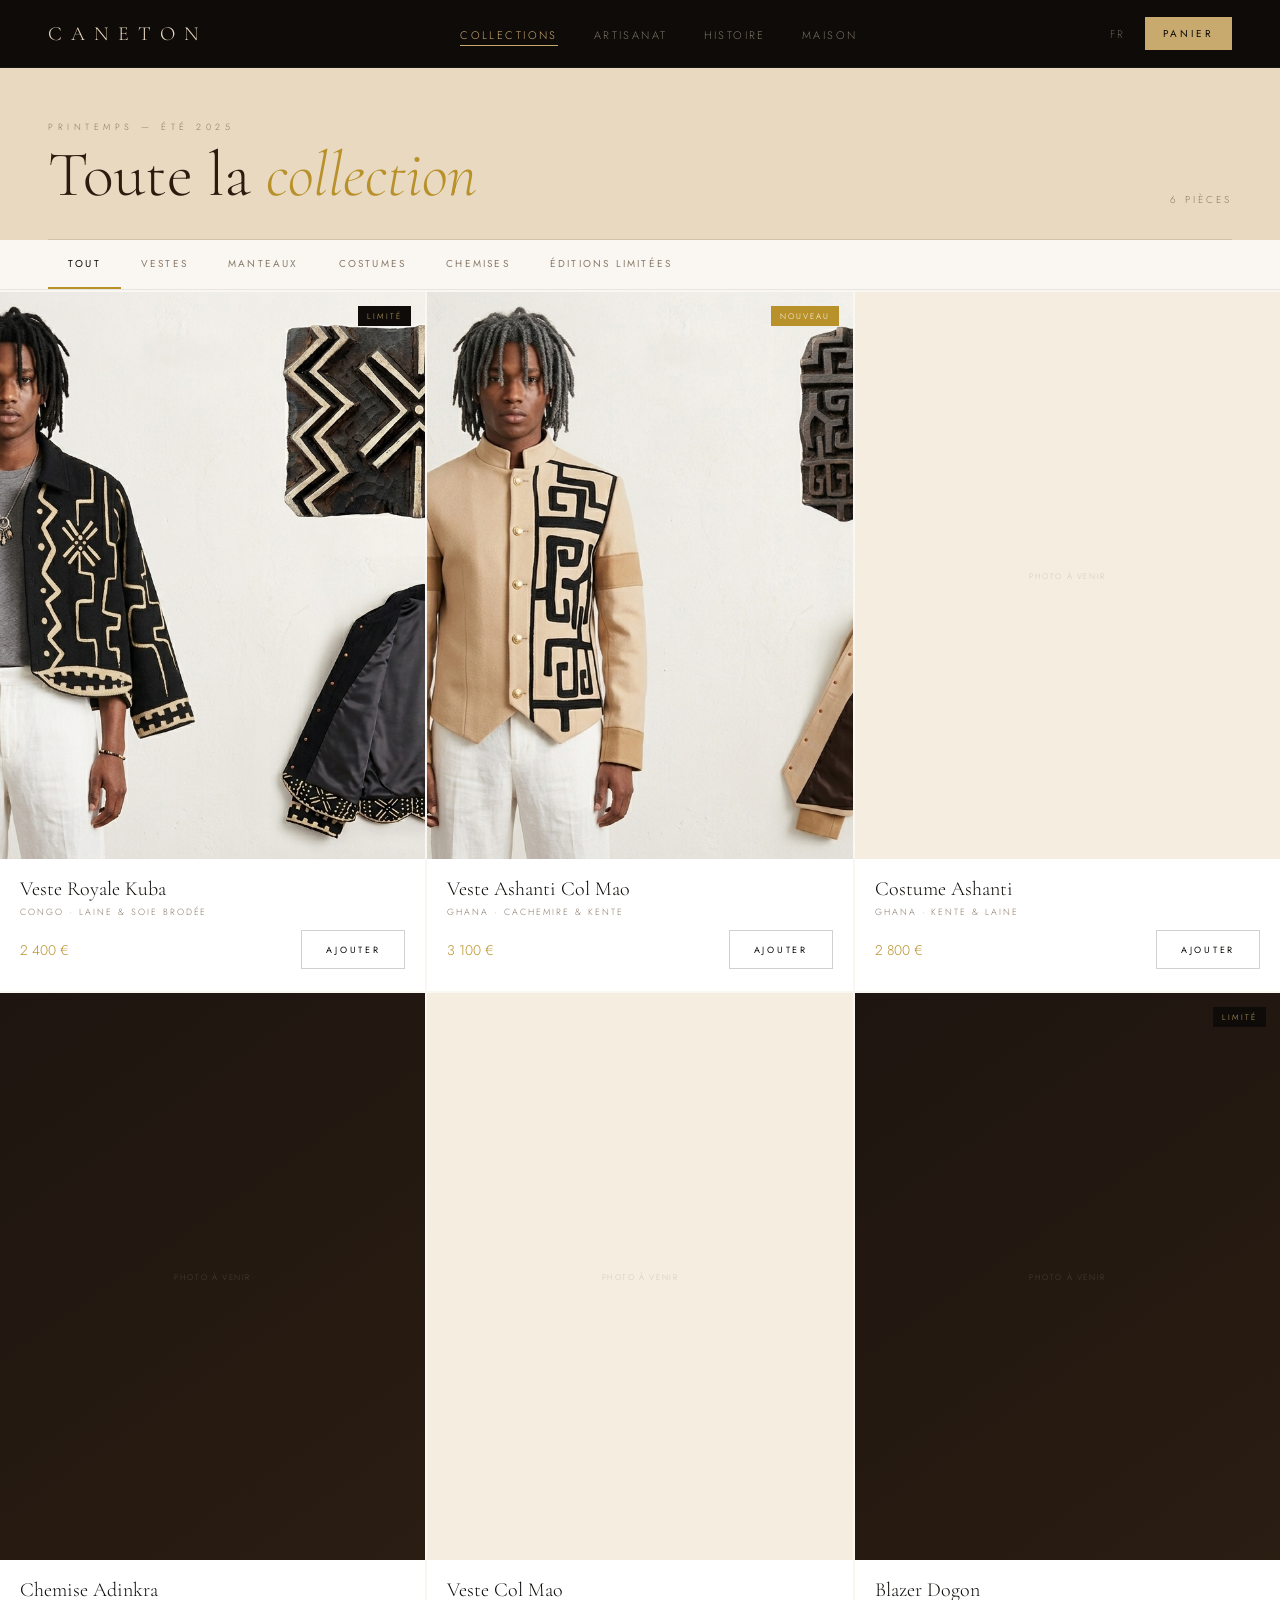
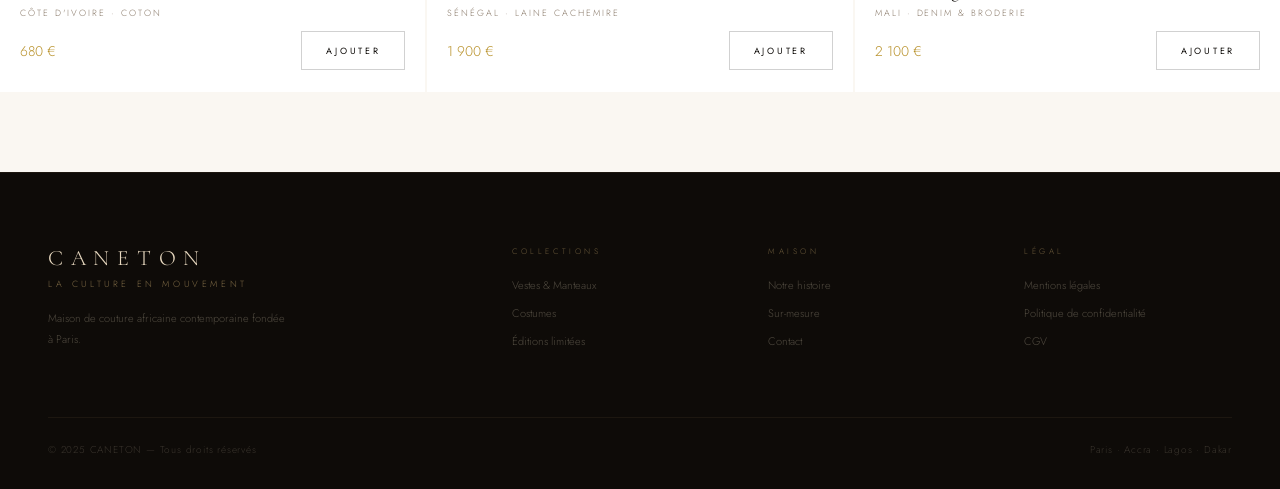
==== collection.html @ 75f057a4 "maj" ====
<!DOCTYPE html>
<html lang="fr">
<head>
  <meta charset="UTF-8">
  <meta name="viewport" content="width=device-width, initial-scale=1.0">
  <meta name="description" content="CANETON — Toute la collection. Vestes, manteaux et pièces de luxe africain contemporain.">
  <title>Collection — CANETON</title>
  <link rel="stylesheet" href="css/style.css">
  <style>
    /* === HERO BAR === */
    .col-hero {
      background: var(--beige);
      padding: 52px var(--pad-x) 0;
    }
    .col-hero-inner {
      border-bottom: 1px solid rgba(0,0,0,0.1);
      padding-bottom: 32px;
      display: flex;
      justify-content: space-between;
      align-items: flex-end;
    }
    .col-page-title {
      font-family: var(--font-display);
      font-size: clamp(40px, 5vw, 64px);
      font-weight: 300;
      color: var(--brown);
      line-height: 1.0;
    }
    .col-page-title i { color: var(--gold); }
    .col-count {
      font-size: 10px;
      letter-spacing: 0.3em;
      text-transform: uppercase;
      color: var(--muted);
    }

    /* === FILTERS === */
    .col-filters {
      display: flex;
      gap: 0;
      border-bottom: 1px solid rgba(0,0,0,0.08);
      padding: 0 var(--pad-x);
      background: var(--cream);
      overflow-x: auto;
      -webkit-overflow-scrolling: touch;
      scrollbar-width: none;
    }
    .col-filters::-webkit-scrollbar { display: none; }
    .filter-btn {
      padding: 16px 20px;
      font-size: 10px;
      letter-spacing: 0.22em;
      text-transform: uppercase;
      color: var(--muted);
      cursor: pointer;
      border: none;
      background: none;
      font-family: var(--font-body);
      border-bottom: 2px solid transparent;
      transition: all var(--transition);
      white-space: nowrap;
      flex-shrink: 0;
    }
    .filter-btn:hover { color: var(--dark); }
    .filter-btn.active { color: var(--dark); border-bottom-color: var(--gold); }

    /* === PRODUCT GRID === */
    .col-grid-wrap { padding: 2px 0 80px; }
    .col-grid {
      display: grid;
      grid-template-columns: repeat(3, 1fr);
      gap: 2px;
    }
    .col-pcard {
      background: var(--white);
      cursor: pointer;
      display: block;
      transition: box-shadow var(--transition);
    }
    .col-pcard:hover { box-shadow: 0 8px 32px rgba(0,0,0,0.08); }
    .col-pcard-img {
      aspect-ratio: 3 / 4;
      overflow: hidden;
      position: relative;
    }
    .col-pcard-img img {
      width: 100%;
      height: 100%;
      object-fit: cover;
      object-position: center top;
      transition: transform var(--transition-slow);
    }
    .col-pcard:hover .col-pcard-img img { transform: scale(1.04); }
    .col-pcard-img.placeholder { background: var(--beige-light); display: flex; align-items: center; justify-content: center; }
    .col-pcard-img.placeholder-dark { background: linear-gradient(145deg, #1e1510, #2a1d12); display: flex; align-items: center; justify-content: center; }
    .placeholder-text { font-size: 8px; letter-spacing: 0.2em; color: var(--muted); opacity: 0.3; text-transform: uppercase; }
    .placeholder-dark .placeholder-text { color: var(--beige); opacity: 0.15; }

    .col-pcard-tag {
      position: absolute;
      top: 14px; right: 14px;
      background: var(--dark);
      color: var(--sand);
      font-size: 8px;
      letter-spacing: 0.25em;
      padding: 4px 9px;
      text-transform: uppercase;
      z-index: 2;
    }
    .col-pcard-tag.new { background: var(--gold); color: var(--white); }

    .col-pcard-info { padding: 18px 20px 22px; }
    .col-pcard-name {
      font-family: var(--font-display);
      font-size: 20px;
      font-weight: 300;
      margin-bottom: 4px;
      color: var(--dark);
    }
    .col-pcard-mat {
      font-size: 9px;
      letter-spacing: 0.22em;
      text-transform: uppercase;
      color: var(--muted);
      margin-bottom: 12px;
    }
    .col-pcard-row {
      display: flex;
      justify-content: space-between;
      align-items: center;
    }
    .col-pcard-price { font-size: 14px; color: var(--gold); }

    /* hidden class for filter */
    .col-pcard.hidden { display: none; }

    @media (max-width: 900px) {
      .col-grid { grid-template-columns: repeat(2, 1fr); }
    }
    @media (max-width: 520px) {
      .col-grid { grid-template-columns: 1fr; }
    }
  </style>
</head>
<body>

  <nav class="nav">
    <a href="index.html" class="nav-logo">CANETON</a>
    <ul class="nav-menu">
      <li><a href="collection.html" class="active">Collections</a></li>
      <li><a href="contact.html">Artisanat</a></li>
      <li><a href="contact.html">Histoire</a></li>
      <li><a href="contact.html">Maison</a></li>
    </ul>
    <div class="nav-right">
      <span class="nav-lang">FR</span>
      <a href="panier.html" class="btn nav-cart-btn">
        <span class="label">Panier</span>
        <span class="nav-cart-count" style="display:none">0</span>
      </a>
    </div>
    <button class="nav-burger"><span></span><span></span><span></span></button>
  </nav>
  <nav class="nav-drawer">
    <a href="collection.html">Collections</a>
    <a href="contact.html">Artisanat</a>
    <a href="contact.html">Notre histoire</a>
    <a href="contact.html">Maison</a>
    <a href="panier.html">Panier</a>
  </nav>

  <!-- HERO BAR -->
  <div class="col-hero">
    <div class="col-hero-inner">
      <div>
        <div class="section-eyebrow">Printemps — Été 2025</div>
        <h1 class="col-page-title">Toute la <i>collection</i></h1>
      </div>
      <div class="col-count" id="productCount">6 pièces</div>
    </div>
  </div>

  <!-- FILTERS -->
  <div class="col-filters">
    <button class="filter-btn active" data-filter="all">Tout</button>
    <button class="filter-btn" data-filter="veste">Vestes</button>
    <button class="filter-btn" data-filter="manteau">Manteaux</button>
    <button class="filter-btn" data-filter="costume">Costumes</button>
    <button class="filter-btn" data-filter="chemise">Chemises</button>
    <button class="filter-btn" data-filter="limite">Éditions limitées</button>
  </div>

  <!-- GRID -->
  <div class="col-grid-wrap">
    <div class="col-grid" id="colGrid">

      <a href="produit.html?id=1" class="col-pcard" data-cat="veste limite">
        <div class="col-pcard-img">
          <img src="images/veste-kuba.png" alt="Veste Royale Kuba">
          <div class="col-pcard-tag">Limité</div>
        </div>
        <div class="col-pcard-info">
          <div class="col-pcard-name">Veste Royale Kuba</div>
          <div class="col-pcard-mat">Congo · Laine &amp; Soie brodée</div>
          <div class="col-pcard-row">
            <span class="col-pcard-price">2 400 €</span>
            <button class="btn btn-outline-dark" onclick="event.preventDefault(); addToCart({id:'1',name:'Veste Royale Kuba',price:2400,image:'images/veste-kuba.png',size:'M'})">Ajouter</button>
          </div>
        </div>
      </a>

      <a href="produit.html?id=2" class="col-pcard" data-cat="veste">
        <div class="col-pcard-img">
          <img src="images/veste-ashanti.png" alt="Veste Ashanti Col Mao" style="object-position:30% top;">
          <div class="col-pcard-tag new">Nouveau</div>
        </div>
        <div class="col-pcard-info">
          <div class="col-pcard-name">Veste Ashanti Col Mao</div>
          <div class="col-pcard-mat">Ghana · Cachemire &amp; Kente</div>
          <div class="col-pcard-row">
            <span class="col-pcard-price">3 100 €</span>
            <button class="btn btn-outline-dark" onclick="event.preventDefault(); addToCart({id:'2',name:'Veste Ashanti Col Mao',price:3100,image:'images/veste-ashanti.png',size:'M'})">Ajouter</button>
          </div>
        </div>
      </a>

      <a href="produit.html?id=3" class="col-pcard" data-cat="costume">
        <div class="col-pcard-img placeholder"><span class="placeholder-text">Photo à venir</span></div>
        <div class="col-pcard-info">
          <div class="col-pcard-name">Costume Ashanti</div>
          <div class="col-pcard-mat">Ghana · Kente &amp; Laine</div>
          <div class="col-pcard-row">
            <span class="col-pcard-price">2 800 €</span>
            <button class="btn btn-outline-dark" onclick="event.preventDefault(); addToCart({id:'3',name:'Costume Ashanti',price:2800,image:'',size:'M'})">Ajouter</button>
          </div>
        </div>
      </a>

      <a href="produit.html?id=4" class="col-pcard" data-cat="chemise">
        <div class="col-pcard-img placeholder-dark"><span class="placeholder-text" style="color:var(--beige);opacity:0.2;">Photo à venir</span></div>
        <div class="col-pcard-info">
          <div class="col-pcard-name">Chemise Adinkra</div>
          <div class="col-pcard-mat">Côte d'Ivoire · Coton</div>
          <div class="col-pcard-row">
            <span class="col-pcard-price">680 €</span>
            <button class="btn btn-outline-dark" onclick="event.preventDefault(); addToCart({id:'4',name:'Chemise Adinkra',price:680,image:'',size:'M'})">Ajouter</button>
          </div>
        </div>
      </a>

      <a href="produit.html?id=5" class="col-pcard" data-cat="veste">
        <div class="col-pcard-img placeholder"><span class="placeholder-text">Photo à venir</span></div>
        <div class="col-pcard-info">
          <div class="col-pcard-name">Veste Col Mao</div>
          <div class="col-pcard-mat">Sénégal · Laine cachemire</div>
          <div class="col-pcard-row">
            <span class="col-pcard-price">1 900 €</span>
            <button class="btn btn-outline-dark" onclick="event.preventDefault(); addToCart({id:'5',name:'Veste Col Mao',price:1900,image:'',size:'M'})">Ajouter</button>
          </div>
        </div>
      </a>

      <a href="produit.html?id=6" class="col-pcard" data-cat="veste limite">
        <div class="col-pcard-img placeholder-dark">
          <span class="placeholder-text" style="color:var(--beige);opacity:0.2;">Photo à venir</span>
          <div class="col-pcard-tag">Limité</div>
        </div>
        <div class="col-pcard-info">
          <div class="col-pcard-name">Blazer Dogon</div>
          <div class="col-pcard-mat">Mali · Denim &amp; Broderie</div>
          <div class="col-pcard-row">
            <span class="col-pcard-price">2 100 €</span>
            <button class="btn btn-outline-dark" onclick="event.preventDefault(); addToCart({id:'6',name:'Blazer Dogon',price:2100,image:'',size:'M'})">Ajouter</button>
          </div>
        </div>
      </a>

    </div>
  </div>

  <footer class="footer">
    <div class="footer-grid">
      <div>
        <div class="footer-brand">CANETON</div>
        <div class="footer-tagline">La culture en mouvement</div>
        <p class="footer-desc">Maison de couture africaine contemporaine fondée à Paris.</p>
      </div>
      <div>
        <div class="footer-col-title">Collections</div>
        <ul class="footer-links">
          <li><a href="collection.html">Vestes &amp; Manteaux</a></li>
          <li><a href="collection.html">Costumes</a></li>
          <li><a href="collection.html">Éditions limitées</a></li>
        </ul>
      </div>
      <div>
        <div class="footer-col-title">Maison</div>
        <ul class="footer-links">
          <li><a href="contact.html">Notre histoire</a></li>
          <li><a href="contact.html">Sur-mesure</a></li>
          <li><a href="contact.html">Contact</a></li>
        </ul>
      </div>
      <div>
        <div class="footer-col-title">Légal</div>
        <ul class="footer-links">
          <li>Mentions légales</li>
          <li>Politique de confidentialité</li>
          <li>CGV</li>
        </ul>
      </div>
    </div>
    <div class="footer-bottom">
      <span>© 2025 CANETON — Tous droits réservés</span>
      <span>Paris · Accra · Lagos · Dakar</span>
    </div>
  </footer>

  <script src="js/main.js"></script>
  <script>
    // Filter
    document.querySelectorAll('.filter-btn').forEach(btn => {
      btn.addEventListener('click', function() {
        document.querySelectorAll('.filter-btn').forEach(b => b.classList.remove('active'));
        this.classList.add('active');
        const filter = this.dataset.filter;
        const cards = document.querySelectorAll('.col-pcard');
        let visible = 0;
        cards.forEach(card => {
          const cats = card.dataset.cat || '';
          if (filter === 'all' || cats.includes(filter)) {
            card.classList.remove('hidden');
            visible++;
          } else {
            card.classList.add('hidden');
          }
        });
        document.getElementById('productCount').textContent = visible + ' pièce' + (visible > 1 ? 's' : '');
      });
    });
  </script>
</body>
</html>
---- css/style.css ----
/* ============================================================
   CANETON — Maison de Couture Africaine
   Global Stylesheet
   ============================================================ */

@import url('https://fonts.googleapis.com/css2?family=Cormorant+Garamond:ital,wght@0,300;0,400;0,600;1,300;1,400&family=Jost:wght@200;300;400;500&display=swap');

/* === RESET & ROOT === */
*, *::before, *::after { margin: 0; padding: 0; box-sizing: border-box; }

:root {
  --dark:        #0E0B08;
  --dark-soft:   #181310;
  --sand:        #C8A96E;
  --sand-light:  #D4B988;
  --beige:       #E8D9C0;
  --beige-light: #F5EDE0;
  --beige-mid:   #D4B896;
  --cream:       #FAF7F2;
  --brown:       #2C1A0E;
  --gold:        #B8912A;
  --muted:       #8A7A6A;
  --muted-light: #A89880;
  --white:       #FFFFFF;
  --border:      rgba(200, 169, 110, 0.15);
  --border-dark: rgba(200, 169, 110, 0.08);

  --font-display: 'Cormorant Garamond', Georgia, serif;
  --font-body:    'Jost', sans-serif;

  --nav-h: 68px;
  --max-w: 1280px;
  --pad-x: 48px;

  --transition: 0.3s ease;
  --transition-slow: 0.6s cubic-bezier(0.25, 0.46, 0.45, 0.94);
}

html { scroll-behavior: smooth; font-size: 16px; }

body {
  font-family: var(--font-body);
  font-weight: 300;
  background: var(--cream);
  color: var(--dark);
  overflow-x: hidden;
  -webkit-font-smoothing: antialiased;
}

img { display: block; max-width: 100%; }
a { text-decoration: none; color: inherit; }
button { font-family: var(--font-body); cursor: pointer; }
ul { list-style: none; }

/* === UTILITY === */
.u-upper { text-transform: uppercase; letter-spacing: 0.25em; }
.u-serif { font-family: var(--font-display); }
.u-gold { color: var(--gold); }
.u-sand { color: var(--sand); }
.u-muted { color: var(--muted); }
.u-container { max-width: var(--max-w); margin: 0 auto; padding: 0 var(--pad-x); }

/* === NAVIGATION === */
.nav {
  display: flex;
  align-items: center;
  justify-content: space-between;
  padding: 0 var(--pad-x);
  height: var(--nav-h);
  background: var(--dark);
  position: sticky;
  top: 0;
  z-index: 100;
  border-bottom: 1px solid var(--border-dark);
}

.nav-logo {
  font-family: var(--font-display);
  font-size: 20px;
  font-weight: 300;
  letter-spacing: 0.45em;
  color: var(--beige);
  text-transform: uppercase;
}

.nav-menu {
  display: flex;
  gap: 36px;
}
.nav-menu a {
  font-size: 11px;
  letter-spacing: 0.22em;
  text-transform: uppercase;
  color: rgba(232, 217, 192, 0.5);
  transition: color var(--transition);
  padding-bottom: 2px;
  border-bottom: 1px solid transparent;
}
.nav-menu a:hover,
.nav-menu a.active {
  color: var(--sand);
  border-bottom-color: var(--sand);
}

.nav-right { display: flex; gap: 20px; align-items: center; }

.nav-lang {
  font-size: 11px;
  letter-spacing: 0.2em;
  text-transform: uppercase;
  color: rgba(232, 217, 192, 0.4);
}

.nav-cart-btn {
  background: var(--sand);
  color: var(--dark);
  border: none;
  padding: 9px 18px;
  font-size: 10px;
  letter-spacing: 0.25em;
  text-transform: uppercase;
  font-family: var(--font-body);
  font-weight: 400;
  transition: background var(--transition);
  display: flex;
  align-items: center;
  gap: 8px;
}
.nav-cart-btn:hover { background: var(--sand-light); }
.nav-cart-count {
  background: var(--dark);
  color: var(--sand);
  border-radius: 50%;
  width: 18px;
  height: 18px;
  font-size: 9px;
  display: flex;
  align-items: center;
  justify-content: center;
  font-weight: 500;
}

/* Mobile hamburger */
.nav-burger {
  display: none;
  flex-direction: column;
  gap: 5px;
  background: none;
  border: none;
  cursor: pointer;
  padding: 4px;
}
.nav-burger span {
  display: block;
  width: 22px;
  height: 1px;
  background: var(--beige);
  transition: all var(--transition);
}

/* Mobile nav drawer */
.nav-drawer {
  display: none;
  position: fixed;
  top: var(--nav-h);
  left: 0; right: 0;
  background: var(--dark);
  border-top: 1px solid var(--border-dark);
  padding: 32px var(--pad-x);
  z-index: 99;
  flex-direction: column;
  gap: 24px;
}
.nav-drawer.open { display: flex; }
.nav-drawer a {
  font-size: 13px;
  letter-spacing: 0.22em;
  text-transform: uppercase;
  color: rgba(232, 217, 192, 0.6);
  padding: 8px 0;
  border-bottom: 1px solid var(--border-dark);
}

/* === BUTTONS === */
.btn {
  display: inline-flex;
  align-items: center;
  gap: 10px;
  font-family: var(--font-body);
  font-size: 10px;
  font-weight: 400;
  letter-spacing: 0.3em;
  text-transform: uppercase;
  border: none;
  cursor: pointer;
  transition: all var(--transition);
  white-space: nowrap;
}

.btn-primary {
  background: var(--sand);
  color: var(--dark);
  padding: 14px 32px;
}
.btn-primary:hover { background: var(--sand-light); }

.btn-dark {
  background: var(--dark);
  color: var(--beige);
  padding: 14px 32px;
}
.btn-dark:hover { background: #1e1812; }

.btn-outline {
  background: transparent;
  color: var(--beige);
  padding: 13px 28px;
  border: 1px solid rgba(232, 217, 192, 0.25);
}
.btn-outline:hover { border-color: var(--sand); color: var(--sand); }

.btn-outline-dark {
  background: transparent;
  color: var(--dark);
  padding: 12px 24px;
  border: 1px solid rgba(0,0,0,0.18);
  font-size: 9px;
}
.btn-outline-dark:hover { border-color: var(--gold); color: var(--gold); }

.btn-full { width: 100%; justify-content: center; }

/* === TICKER === */
.ticker {
  background: var(--sand);
  padding: 12px 0;
  overflow: hidden;
}
.ticker-track {
  display: flex;
  gap: 0;
  animation: ticker-scroll 22s linear infinite;
  white-space: nowrap;
}
.ticker-item {
  font-size: 9px;
  letter-spacing: 0.45em;
  text-transform: uppercase;
  color: var(--dark);
  flex-shrink: 0;
  padding: 0 40px;
  display: flex;
  align-items: center;
  gap: 40px;
}
.ticker-item::after { content: '◆'; font-size: 6px; }

@keyframes ticker-scroll {
  from { transform: translateX(0); }
  to { transform: translateX(-50%); }
}

/* === SECTION HEADERS === */
.section-eyebrow {
  font-size: 9px;
  letter-spacing: 0.5em;
  text-transform: uppercase;
  color: var(--muted);
  margin-bottom: 10px;
}
.section-eyebrow.light { color: var(--sand); opacity: 0.7; }

.section-title {
  font-family: var(--font-display);
  font-size: clamp(32px, 4vw, 44px);
  font-weight: 300;
  line-height: 1.1;
  color: var(--dark);
}
.section-title i { color: var(--gold); font-style: italic; }
.section-title.light { color: var(--beige-light); }
.section-title.light i { color: var(--sand); }

.section-divider {
  width: 36px;
  height: 1px;
  background: var(--gold);
  margin: 16px 0 24px;
}

/* === PRODUCT CARD === */
.pcard {
  cursor: pointer;
  display: block;
}
.pcard-img {
  position: relative;
  overflow: hidden;
  aspect-ratio: 3 / 4;
  background: var(--beige-light);
  border: 1px solid rgba(0,0,0,0.06);
  margin-bottom: 16px;
  transition: border-color var(--transition);
}
.pcard:hover .pcard-img { border-color: var(--sand); }
.pcard-img img {
  width: 100%;
  height: 100%;
  object-fit: cover;
  object-position: center top;
  transition: transform var(--transition-slow);
}
.pcard:hover .pcard-img img { transform: scale(1.04); }

.pcard-tag {
  position: absolute;
  top: 12px;
  left: 12px;
  background: var(--dark);
  color: var(--beige);
  font-size: 8px;
  letter-spacing: 0.25em;
  text-transform: uppercase;
  padding: 4px 8px;
  z-index: 2;
}
.pcard-tag.new { background: var(--gold); color: var(--white); }

.pcard-overlay {
  position: absolute;
  inset: 0;
  background: rgba(14, 11, 8, 0);
  transition: background var(--transition);
  display: flex;
  align-items: center;
  justify-content: center;
  z-index: 1;
}
.pcard:hover .pcard-overlay { background: rgba(14, 11, 8, 0.18); }

.pcard-quick {
  opacity: 0;
  transform: translateY(8px);
  transition: all var(--transition);
  position: absolute;
  bottom: 16px;
  left: 16px;
  right: 16px;
  z-index: 3;
  background: var(--dark);
  color: var(--beige);
  border: none;
  padding: 12px;
  font-size: 9px;
  letter-spacing: 0.3em;
  text-transform: uppercase;
  font-family: var(--font-body);
}
.pcard:hover .pcard-quick { opacity: 1; transform: translateY(0); }

.pcard-name {
  font-family: var(--font-display);
  font-size: 20px;
  font-weight: 300;
  color: var(--dark);
  margin-bottom: 4px;
  line-height: 1.2;
}
.pcard-origin {
  font-size: 9px;
  letter-spacing: 0.22em;
  text-transform: uppercase;
  color: var(--muted);
  margin-bottom: 8px;
}
.pcard-price {
  font-size: 14px;
  color: var(--gold);
  letter-spacing: 0.05em;
}

/* === FOOTER === */
.footer {
  background: var(--dark);
  border-top: 1px solid var(--border-dark);
  padding: 72px var(--pad-x) 32px;
}
.footer-grid {
  display: grid;
  grid-template-columns: 2fr 1fr 1fr 1fr;
  gap: 48px;
  margin-bottom: 56px;
}
.footer-brand {
  font-family: var(--font-display);
  font-size: 22px;
  letter-spacing: 0.35em;
  color: var(--beige);
  margin-bottom: 6px;
}
.footer-tagline {
  font-size: 9px;
  letter-spacing: 0.4em;
  text-transform: uppercase;
  color: var(--sand);
  opacity: 0.6;
  margin-bottom: 18px;
}
.footer-desc {
  font-size: 11px;
  line-height: 1.85;
  color: rgba(232, 217, 192, 0.3);
  max-width: 240px;
}
.footer-col-title {
  font-size: 8px;
  letter-spacing: 0.45em;
  text-transform: uppercase;
  color: var(--sand);
  opacity: 0.5;
  margin-bottom: 20px;
}
.footer-links li {
  font-size: 11px;
  color: rgba(232, 217, 192, 0.3);
  margin-bottom: 12px;
  cursor: pointer;
  transition: color var(--transition);
}
.footer-links li:hover { color: rgba(232, 217, 192, 0.7); }
.footer-links a {
  font-size: 11px;
  color: rgba(232, 217, 192, 0.3);
  display: block;
  margin-bottom: 12px;
  transition: color var(--transition);
}
.footer-links a:hover { color: rgba(232, 217, 192, 0.7); }
.footer-bottom {
  border-top: 1px solid var(--border-dark);
  padding-top: 24px;
  display: flex;
  justify-content: space-between;
  align-items: center;
  font-size: 10px;
  color: rgba(232, 217, 192, 0.2);
  letter-spacing: 0.08em;
}

/* === SCROLL REVEAL === */
.reveal {
  opacity: 0;
  transform: translateY(24px);
  transition: opacity 0.7s ease, transform 0.7s ease;
}
.reveal.visible {
  opacity: 1;
  transform: translateY(0);
}
.reveal-delay-1 { transition-delay: 0.1s; }
.reveal-delay-2 { transition-delay: 0.2s; }
.reveal-delay-3 { transition-delay: 0.3s; }
.reveal-delay-4 { transition-delay: 0.4s; }

/* === TOAST NOTIFICATION === */
.toast {
  position: fixed;
  bottom: 32px;
  right: 32px;
  background: var(--dark);
  border: 1px solid var(--border);
  color: var(--beige);
  padding: 16px 24px;
  font-size: 11px;
  letter-spacing: 0.1em;
  z-index: 9999;
  transform: translateY(20px);
  opacity: 0;
  transition: all 0.35s ease;
  pointer-events: none;
  display: flex;
  align-items: center;
  gap: 12px;
}
.toast.show { transform: translateY(0); opacity: 1; }
.toast-dot { width: 6px; height: 6px; background: var(--sand); border-radius: 50%; flex-shrink: 0; }

/* === RESPONSIVE === */
@media (max-width: 1024px) {
  :root { --pad-x: 32px; }
  .footer-grid { grid-template-columns: 1fr 1fr; gap: 36px; }
}

@media (max-width: 768px) {
  :root { --pad-x: 20px; --nav-h: 60px; }

  .nav-menu { display: none; }
  .nav-lang { display: none; }
  .nav-burger { display: flex; }

  .footer-grid { grid-template-columns: 1fr 1fr; gap: 32px; }
  .footer-bottom { flex-direction: column; gap: 8px; text-align: center; }
}

@media (max-width: 480px) {
  .footer-grid { grid-template-columns: 1fr; }
  .nav-cart-btn span.label { display: none; }
}
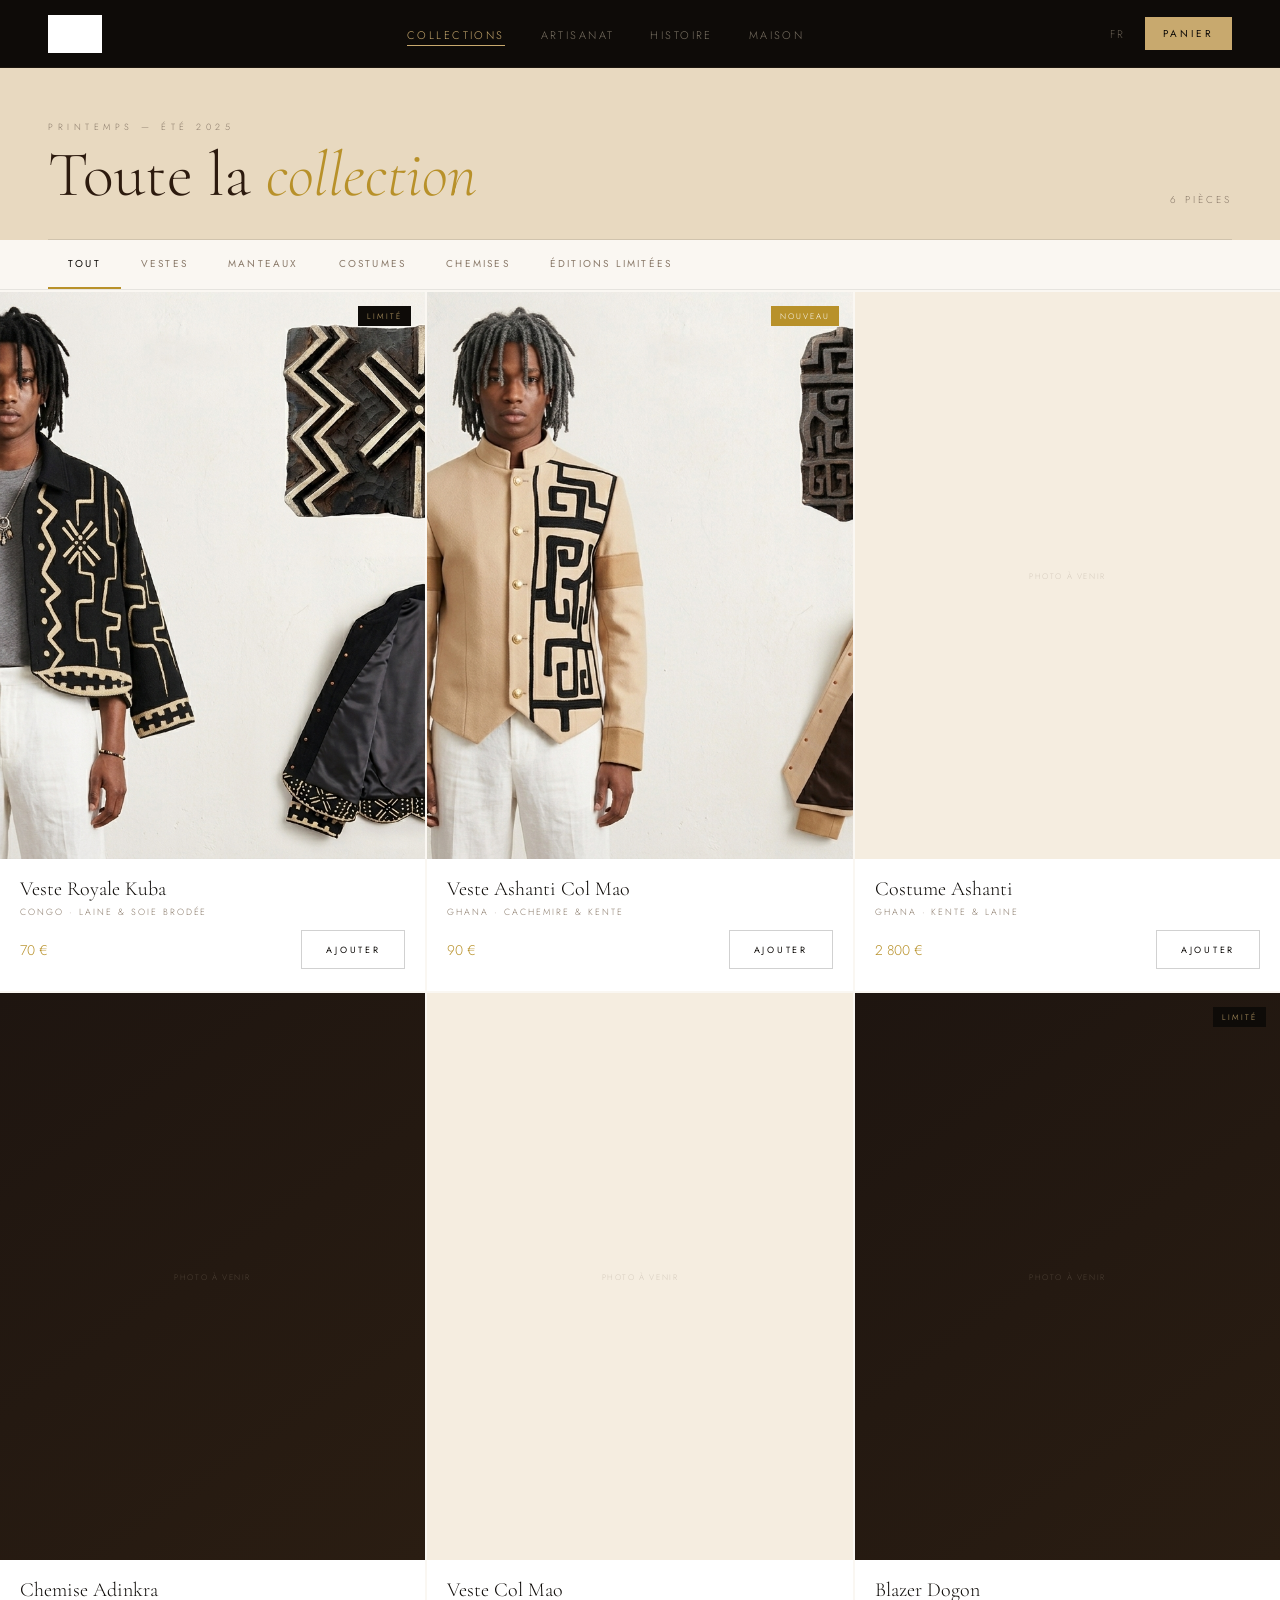
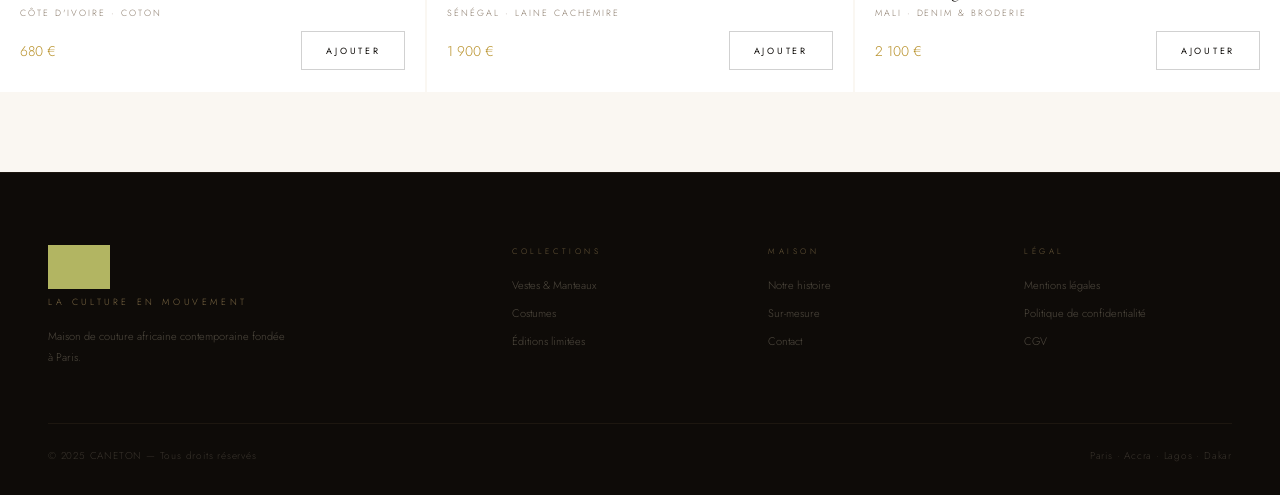
==== commit f9beb1cd: "maj" ====
--- a/collection.html
+++ b/collection.html
@@ -145,7 +145,7 @@
 <body>
 
   <nav class="nav">
-    <a href="index.html" class="nav-logo">CANETON</a>
+    <a href="index.html" class="nav-logo"><img src="images/logo.png" alt="CANNETONS" style="height:38px;filter:brightness(0) invert(1);"></a>
     <ul class="nav-menu">
       <li><a href="collection.html" class="active">Collections</a></li>
       <li><a href="contact.html">Artisanat</a></li>
@@ -203,8 +203,8 @@
           <div class="col-pcard-name">Veste Royale Kuba</div>
           <div class="col-pcard-mat">Congo · Laine &amp; Soie brodée</div>
           <div class="col-pcard-row">
-            <span class="col-pcard-price">2 400 €</span>
-            <button class="btn btn-outline-dark" onclick="event.preventDefault(); addToCart({id:'1',name:'Veste Royale Kuba',price:2400,image:'images/veste-kuba.png',size:'M'})">Ajouter</button>
+            <span class="col-pcard-price">70 €</span>
+            <button class="btn btn-outline-dark" onclick="event.preventDefault(); addToCart({id:'1',name:'Veste Royale Kuba',price:70,image:'images/veste-kuba.png',size:'M'})">Ajouter</button>
           </div>
         </div>
       </a>
@@ -218,8 +218,8 @@
           <div class="col-pcard-name">Veste Ashanti Col Mao</div>
           <div class="col-pcard-mat">Ghana · Cachemire &amp; Kente</div>
           <div class="col-pcard-row">
-            <span class="col-pcard-price">3 100 €</span>
-            <button class="btn btn-outline-dark" onclick="event.preventDefault(); addToCart({id:'2',name:'Veste Ashanti Col Mao',price:3100,image:'images/veste-ashanti.png',size:'M'})">Ajouter</button>
+            <span class="col-pcard-price">90 €</span>
+            <button class="btn btn-outline-dark" onclick="event.preventDefault(); addToCart({id:'2',name:'Veste Ashanti Col Mao',price:90,image:'images/veste-ashanti.png',size:'M'})">Ajouter</button>
           </div>
         </div>
       </a>
@@ -281,7 +281,7 @@
   <footer class="footer">
     <div class="footer-grid">
       <div>
-        <div class="footer-brand">CANETON</div>
+        <div class="footer-brand"><img src="images/logo.png" alt="CANNETONS" style="height:44px;filter:brightness(0) invert(0.8) sepia(1) hue-rotate(10deg) saturate(2);opacity:0.7;"></div>
         <div class="footer-tagline">La culture en mouvement</div>
         <p class="footer-desc">Maison de couture africaine contemporaine fondée à Paris.</p>
       </div>
